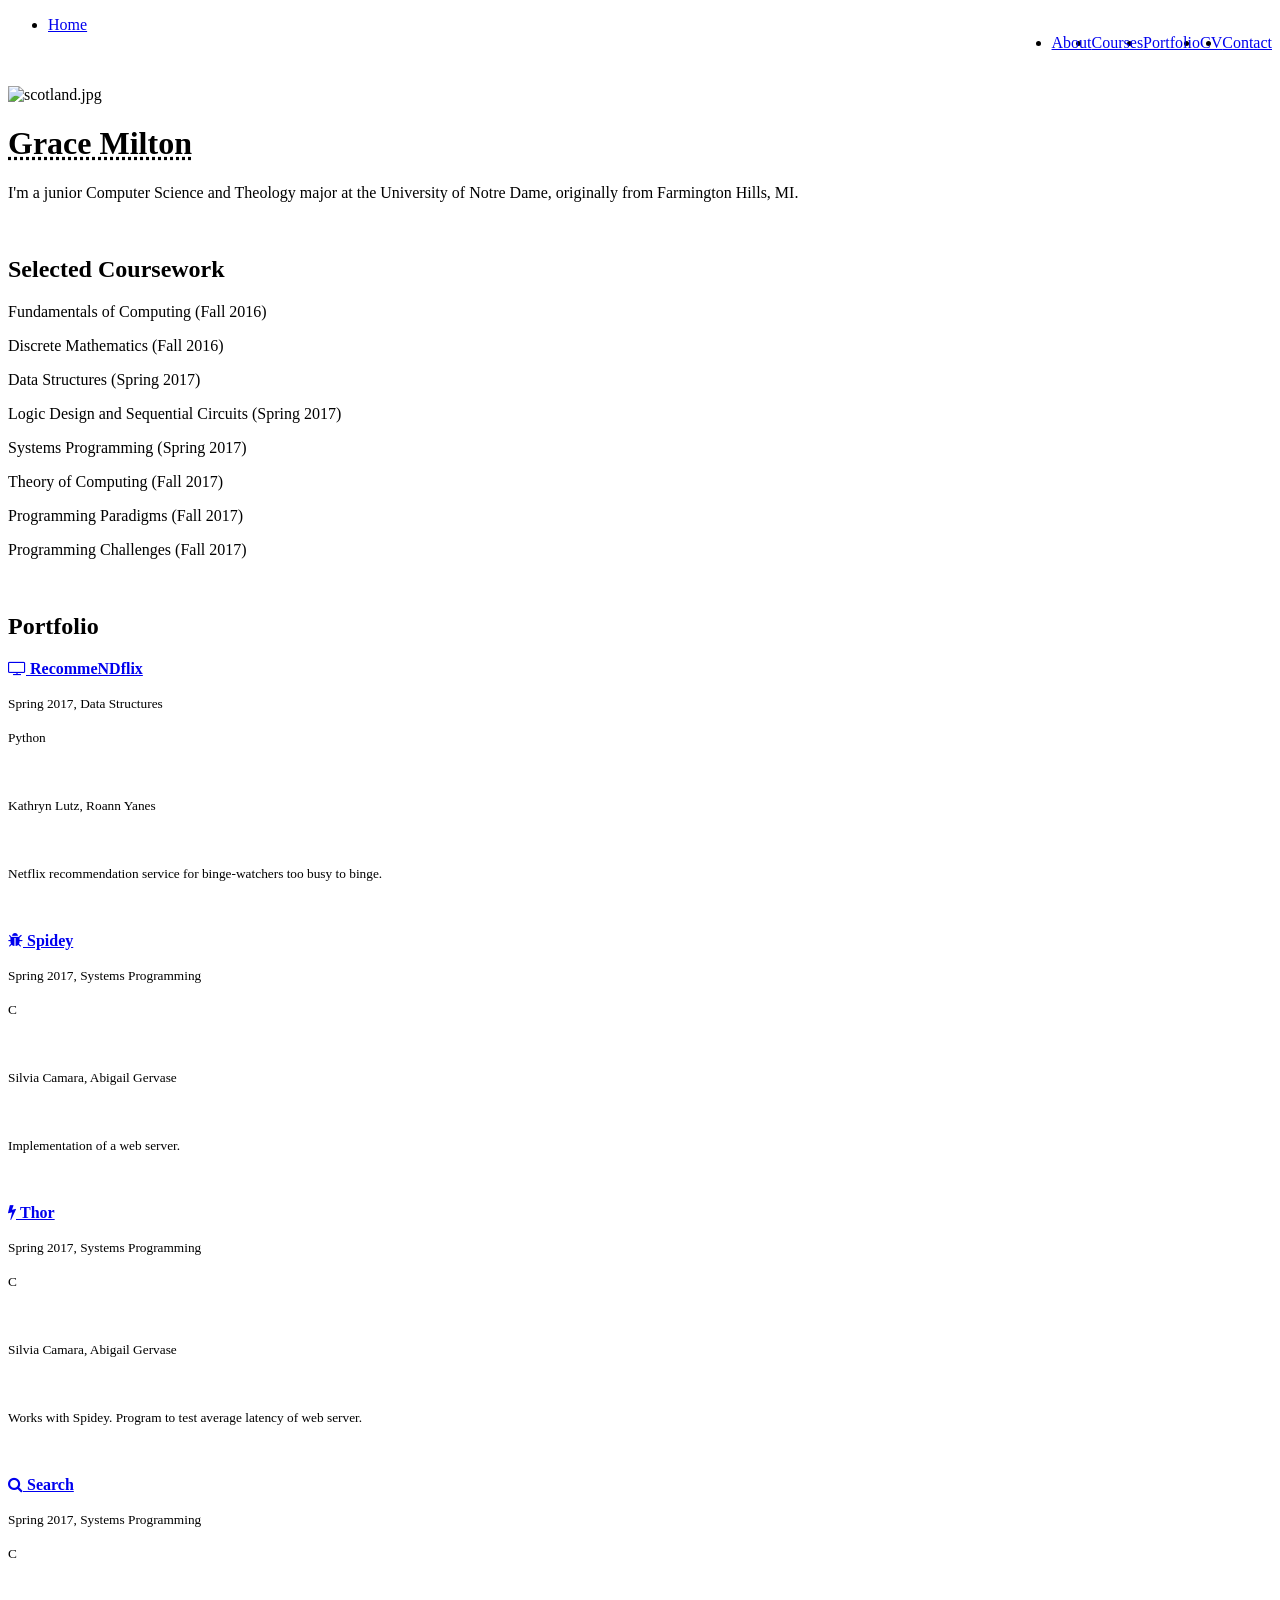
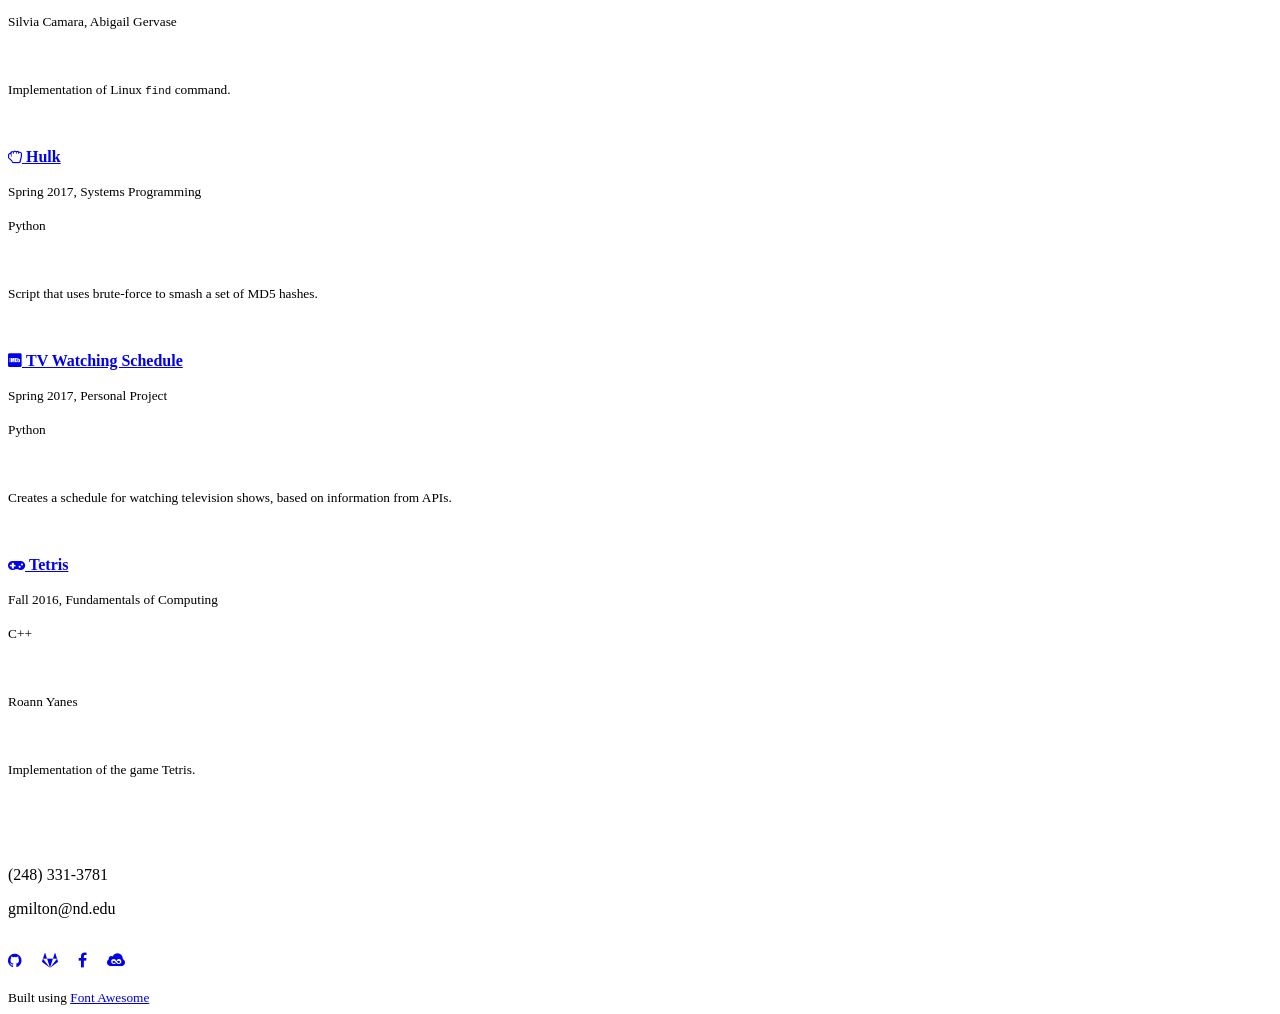
==== index.html @ 6e0ff12d "Create index.html" ====
<!DOCTYPE html>
<html lang=en-UK>
<head>
  <title>Grace Milton</title>
  <link rel="stylesheet" href="styles.css">
  <script src="script.js"></script>
  <link href="https://fonts.googleapis.com/css?family=Lobster|Raleway" rel="stylesheet">
  <link rel="stylesheet" href="https://cdnjs.cloudflare.com/ajax/libs/font-awesome/4.7.0/css/font-awesome.min.css">
  <meta charset="UTF-8">
  <meta name="author" content="Grace Milton">
  <meta name="viewport" content="width=device-width, initial-scale=1.0">
</head>

<!-- FIX ALERT -->
<body onload="alert_box()" id="home">
  <ul id="nav">
    <li><a class="active" href="index.html#home">Home</a></li>
    <li style="float:right"><a href="#contact">Contact</a></li>
    <li style="float:right"><a href="Grace_Milton_Resume.pdf" target="_blank">CV</a></li>
    <li style="float:right"><a href="#portfolio">Portfolio</a></li>
    <li style="float:right"><a href="#courses">Courses</a></li>
    <li style="float:right"><a href="about.html">About</a></li>
  </ul>
  <br><br>
  <header><img id="profile_photo" onmouseover="zoom()" onmouseout="unzoom()" src="scotland.jpg" alt="scotland.jpg"></a></header>
  <h1 id="name"><abbr title="G$">Grace Milton</abbr></h1>
  <p>I'm a junior Computer Science and Theology major at the University of Notre Dame, originally from Farmington Hills, MI.</p>
  <br>
  <h2 id="courses">Selected Coursework</h2>
  <p>Fundamentals of Computing (Fall 2016)</p>
  <p>Discrete Mathematics (Fall 2016)</p>
  <p>Data Structures (Spring 2017)</p>
  <p>Logic Design and Sequential Circuits (Spring 2017)</p>
  <p>Systems Programming (Spring 2017)</p>
  <p>Theory of Computing (Fall 2017)</p>
  <p>Programming Paradigms (Fall 2017)</p>
  <p>Programming Challenges (Fall 2017)</p>
  <br>
  <h2 id="portfolio">Portfolio</h2>
  <div id="projects">
    <p><a href="https://github.com/gmilton/DataStructuresProject" target="_blank"><i class="fa fa-television"></i> <strong>RecommeNDflix</strong></a></p>
    <p class="description"><small>Spring 2017, Data Structures</small></p>
    <p class="description"><small>Python</small></p>
    <br>
    <p class="description"><small>Kathryn Lutz, Roann Yanes</small></p>
    <br>
    <p class="description"><small>Netflix recommendation service for binge-watchers too busy to binge.</small></p>
    <br>
    <p><a href="https://gitlab.com/silvercam15/cse-20289-sp17-project02/tree/master" target="_blank"><i class="fa fa-bug"></i> <strong>Spidey</strong></a></p>
    <p class="description"><small>Spring 2017, Systems Programming</small></p>
    <p class="description"><small>C</small></p>
    <br>
    <p class="description"><small>Silvia Camara, Abigail Gervase</small></p>
    <br>
    <p class="description"><small>Implementation of a web server.</small></p>
    <br>
    <p><a href="https://gitlab.com/silvercam15/cse-20289-sp17-project02/tree/master" target="_blank"><i class="fa fa-bolt"></i> <strong>Thor</strong></a></p>
    <p class="description"><small>Spring 2017, Systems Programming</small></p>
    <p class="description"><small>C</small></p>
    <br>
    <p class="description"><small>Silvia Camara, Abigail Gervase</small></p>
    <br>
    <p class="description"><small>Works with Spidey. Program to test average latency of web server.</small></p>
    <br>
    <p><a href="https://gitlab.com/gmilton/cse-20289-sp17-project01/tree/master" target="_blank"><i class="fa fa-search"></i> <strong>Search</strong></a></p>
    <p class="description"><small>Spring 2017, Systems Programming</small></p>
    <p class="description"><small>C</small></p>
    <br>
    <p class="description"><small>Silvia Camara, Abigail Gervase</small></p>
    <br>
    <p class="description"><small>Implementation of Linux <kbd>find</kbd> command.</small></p>
    <br>
    <p><a href="https://gitlab.com/gmilton/cse-20289-sp17-assignments/tree/master/homework05" target="_blank"><i class="fa fa-hand-rock-o"></i> <strong>Hulk</strong></a></p>
    <p class="description"><small>Spring 2017, Systems Programming</small></p>
    <p class="description"><small>Python</small></p>
    <br>
    <p class="description"><small>Script that uses brute-force to smash a set of MD5 hashes.</small></p>
    <br>
    <p><a href="https://github.com/gmilton/TVWatchingSchedule" target="_blank"><i class="fa fa-imdb"></i> <strong>TV Watching Schedule</strong></a></p>
    <p class="description"><small>Spring 2017, Personal Project</small></p>
    <p class="description"><small>Python</small></p>
    <br>
    <p class="description"><small>Creates a schedule for watching television shows, based on information from APIs.</small></p>
    <br>
    <p><a href="https://github.com/gmilton/projects/tree/master/tetris" target="_blank"><i class="fa fa-gamepad"></i> <strong>Tetris</strong></a></p>
    <p class="description"><small>Fall 2016, Fundamentals of Computing</small></p>
    <p class="description"><small>C++</small></p>
    <br>
    <p class="description"><small>Roann Yanes</small></p>
    <br>
    <p class="description"><small>Implementation of the game Tetris.</small></p>
    <br>
  </div>
  <br><br><br>
  <footer id="contact">
    <span id="phone number">(248) 331-3781</span>
    <br>
    <p id="email">gmilton@nd.edu</p>
    <br>
    <a id="icon" href="https://github.com/gmilton" target="_blank"><i class="fa fa-github"></i></a>
    &nbsp&nbsp&nbsp
    <a href="https://gitlab.com/gmilton" target="_blank"><i class="fa fa-gitlab"></i></a>
    &nbsp&nbsp&nbsp
    <a href="https://facebook.com/grace.milton.98" target="_blank"><i class="fa fa-facebook"></i></a>
    &nbsp&nbsp&nbsp
    <a href="http://jsfiddle.net/user/gmilton/" target="_blank"><i class="fa fa-jsfiddle"></i></a>
    <br><br>
    <small>Built using <a href="http://fontawesome.io" target="_blank">Font Awesome</a></small>
  </footer>
</body>
</html>
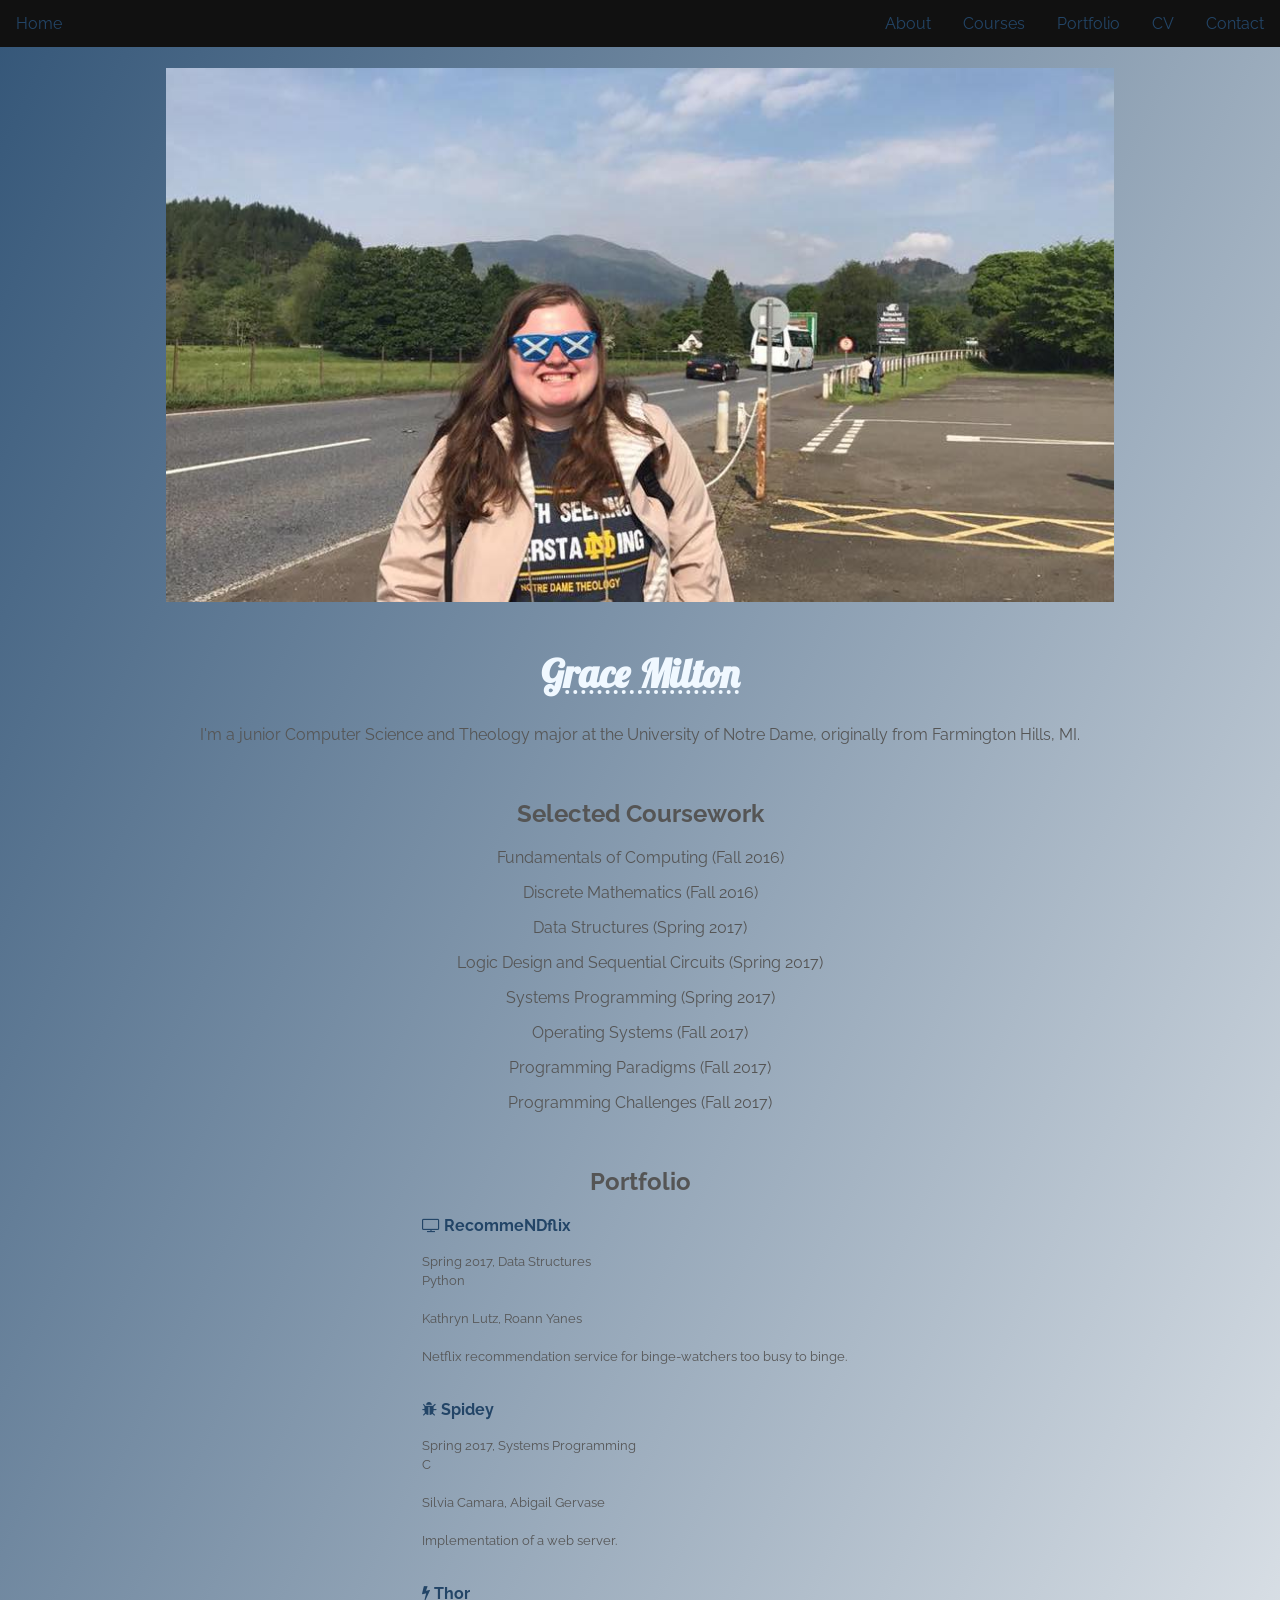
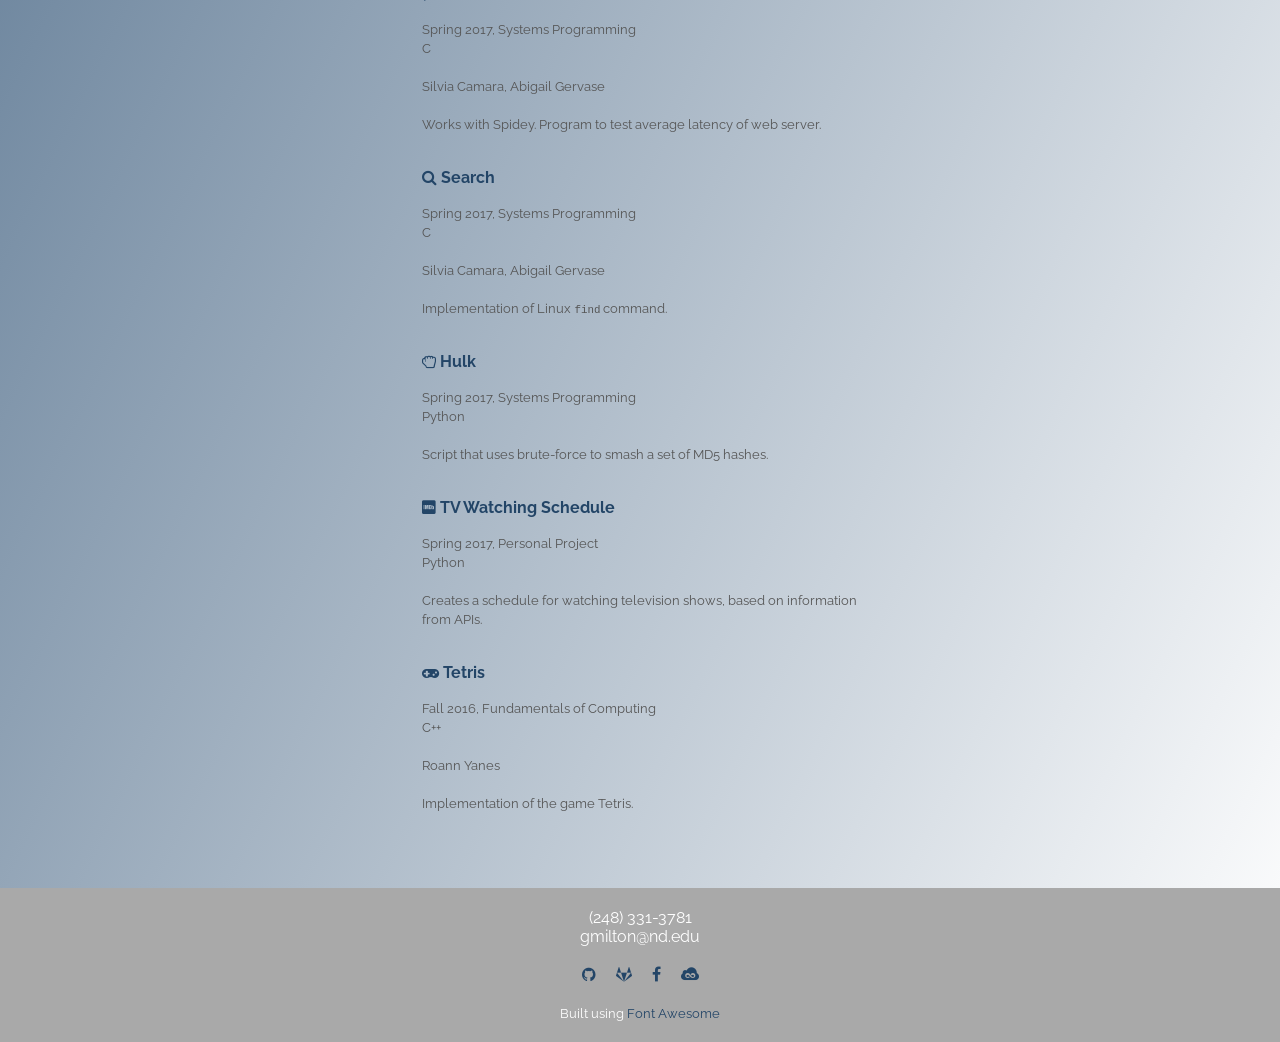
==== commit 3a4dc1c4: "Update index.html" ====
--- a/index.html
+++ b/index.html
@@ -32,7 +32,7 @@
   <p>Data Structures (Spring 2017)</p>
   <p>Logic Design and Sequential Circuits (Spring 2017)</p>
   <p>Systems Programming (Spring 2017)</p>
-  <p>Theory of Computing (Fall 2017)</p>
+  <p>Operating Systems (Fall 2017)</p>
   <p>Programming Paradigms (Fall 2017)</p>
   <p>Programming Challenges (Fall 2017)</p>
   <br>
--- a/styles.css
+++ b/styles.css
@@ -0,0 +1,228 @@
+body {
+  background: linear-gradient(to bottom right, #345678, white);
+  color: #555555;
+  text-align: center;
+  font-family: 'Raleway', sans-serif;
+  margin: 0;
+  height: 100%;
+}
+
+h1 {
+  color: aliceblue;
+}
+
+#name, #ff_title {
+  font-family: 'Lobster', cursive;
+  font-size: 250%;
+}
+#current {
+  font-family: 'Raleway', sans-serif;
+}
+#episode {
+  font-family: 'Lobster', cursive;
+}
+#Ripper {
+  font-family: 'Lobster', cursive;
+}
+a:link {
+  color: #234567;
+  background-color: transparent;
+  text-decoration: none;
+}
+
+a:visited {
+  color: #234567;
+  background-color: transparent;
+  text-decoration: none;
+}
+
+a:hover {
+  background-color: transparent;
+}
+
+a:active {
+  color: dimgrey;
+  background-color: transparent;
+}
+
+#nav {
+  list-style-type: none;
+  margin: 0;
+  padding: 0;
+  overflow: hidden;
+  background-color: #111;
+  position: fixed;
+  top: 0;
+  width: 100%;
+}
+
+li {
+  float: left;
+}
+
+li a {
+  display: block;
+  color: white;
+  text-align: center;
+  padding: 14px 16px;
+  text-decoration: none;
+}
+
+li a:hover:not(.active) {
+  background-color: #333;
+}
+
+.active {
+  background-color: #333;
+}
+
+#giles_button {
+  border-radius: 25px;
+  background-color: white;
+  color: black;
+  font-family: 'Raleway', sans-serif;
+}
+
+#spike_button {
+  border-radius: 25px;
+  background-color: white;
+  color: black;
+  font-family: 'Raleway', sans-serif;
+}
+
+header {
+  padding: 1em;
+  padding-top: 30px;
+  color: aliceblue;
+  background: transparent;
+  clear: left;
+  text-align: center;
+}
+
+#projects {
+  text-align: left;
+  margin-left: 33%;
+  margin-right: 33%;
+}
+
+p.description {
+  margin-top: 0;
+  margin-bottom: 0;
+}
+
+footer {
+  background: darkgrey;
+  color:white;
+  padding: 20px;
+}
+
+#email {
+  padding-top: 0px;
+  margin-top: 0px;
+  margin-bottom: 0px;
+  padding-bottom: 0px;
+}
+
+#bio {
+  color: #cdcdcd;
+  text-align: justify;
+  margin-left: 25%;
+  margin-right: 25%;
+}
+
+#likes {
+  list-style-type: none;
+}
+
+#lk {
+  margin-left: 15%;
+  list-style-type: none;
+  text-decoration: underline;
+  color: #565656;
+}
+
+#dl {
+  margin-right: 15%;
+  list-style-type: none;
+  text-decoration: underline;
+  color: #565656;
+}
+
+#funfact {
+  color: #565656;
+  text-align: justify;
+  margin-left: 30%;
+  margin-right: 31%;
+}
+
+#anthony, #david {
+  width: 25%;
+}
+
+#andrew {
+  width: 33%;
+}
+
+#zoomed {
+  width: 78%;
+}
+
+#profile_photo {
+  width: 76%;
+}
+
+#leftarrow {
+  margin-left: 25%;
+  margin-top: 15%;
+  font-size: 200%;
+}
+
+#rightarrow {
+  margin-right: 25%;
+  margin-top: 15%;
+  font-size: 200%;
+}
+
+#myslides {
+  margin-right: 400px;
+}
+
+.button {
+  display: inline-block;
+  border-radius: 4px;
+  background-color: #345678;
+  border: none;
+  color: #FFFFFF;
+  text-align: center;
+  font-size: 28px;
+  padding: 20px;
+  width: 200px;
+  transition: all 0.5s;
+  cursor: pointer;
+  margin: 5px;
+}
+
+.button span {
+  cursor: pointer;
+  display: inline-block;
+  position: relative;
+  transition: 0.5s;
+}
+
+.button span:after {
+  content: '\00bb';
+  position: absolute;
+  opacity: 0;
+  top: 0;
+  right: -20px;
+  transition: 0.5s;
+}
+
+.button:hover span {
+  padding-right: 25px;
+}
+
+.button:hover span:after {
+  opacity: 1;
+  right: 0;
+}
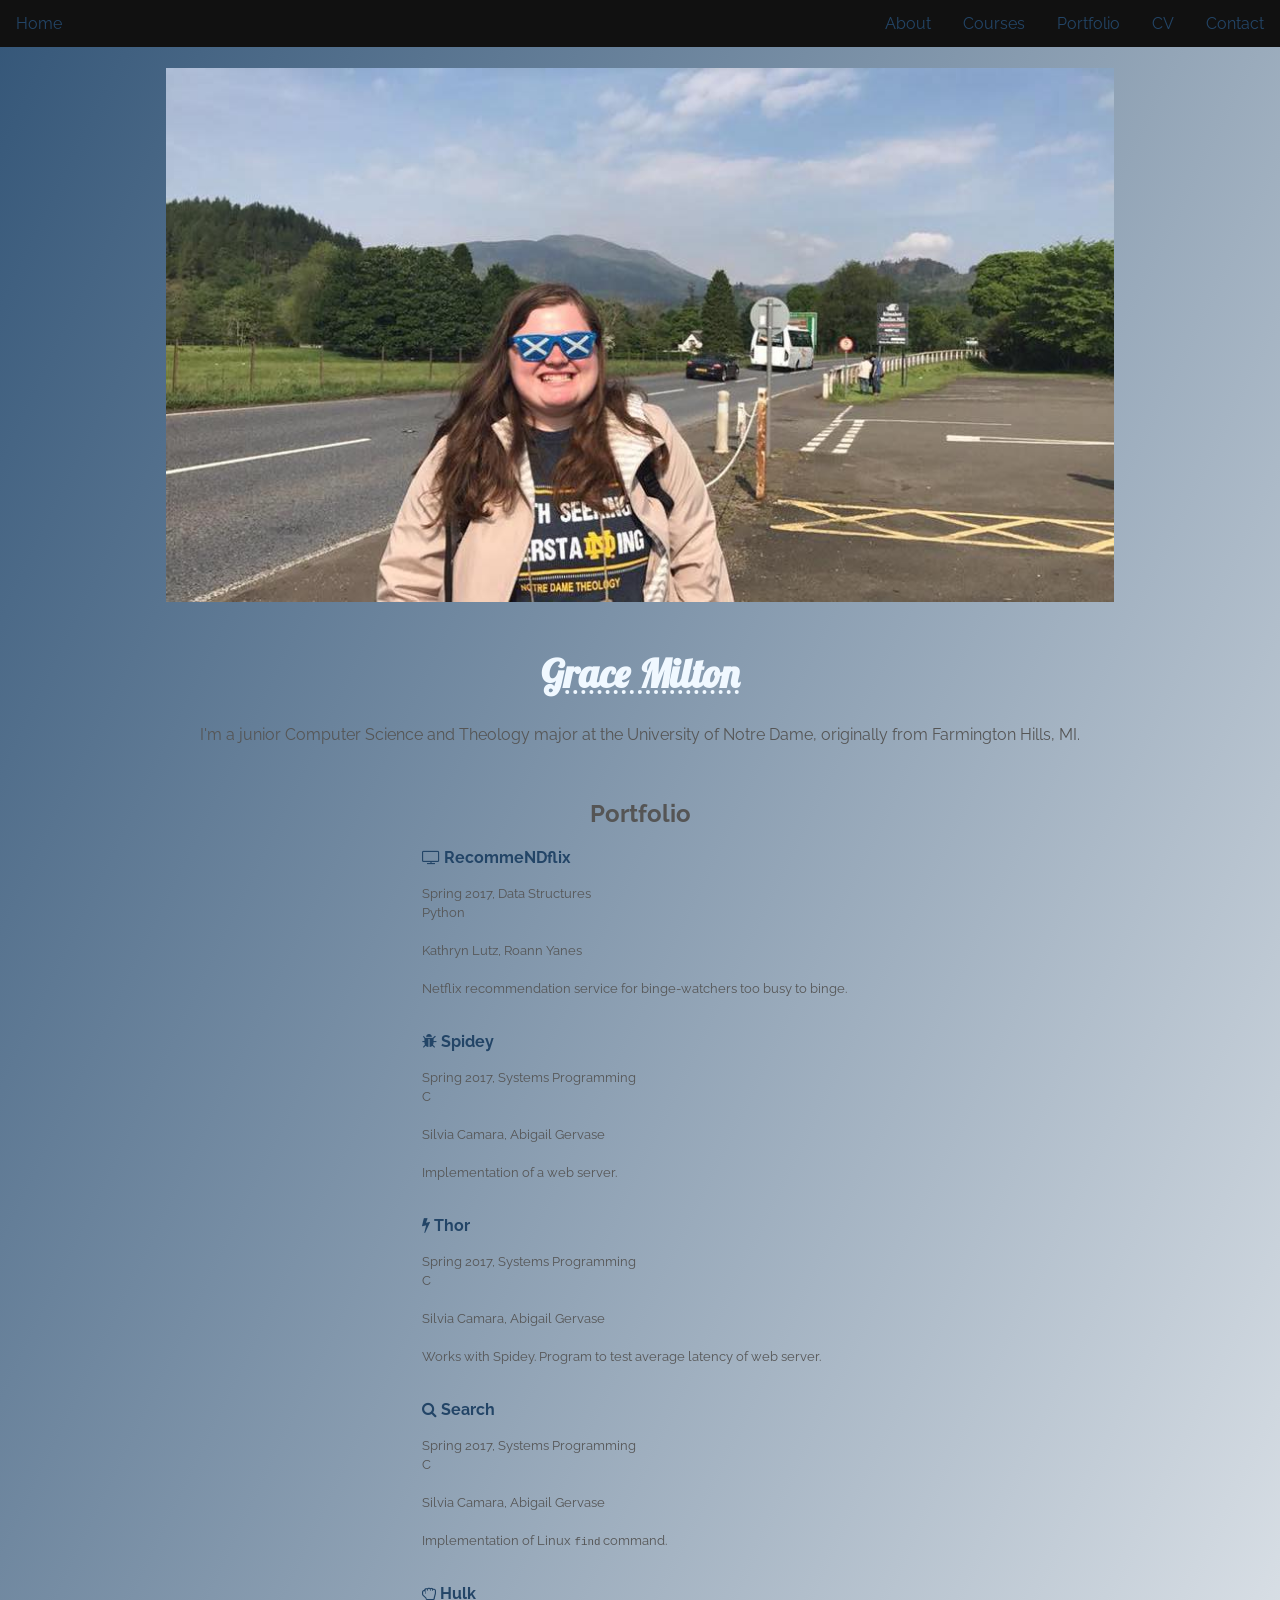
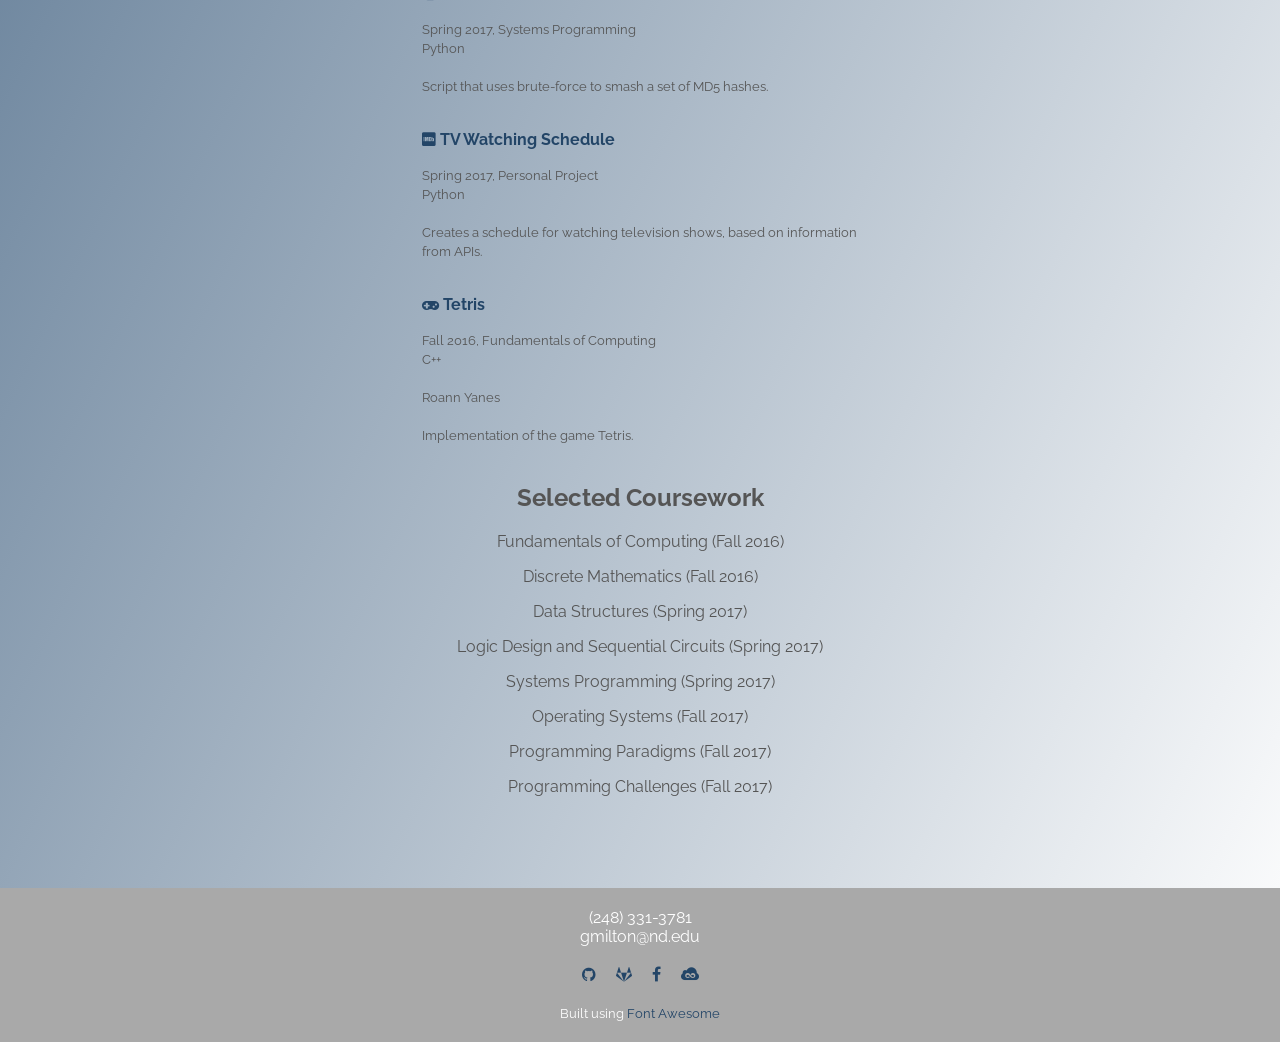
==== commit aa7a766b: "Update index.html" ====
--- a/index.html
+++ b/index.html
@@ -12,7 +12,7 @@
 </head>
 
 <!-- FIX ALERT -->
-<body onload="alert_box()" id="home">
+<body="home">
   <ul id="nav">
     <li><a class="active" href="index.html#home">Home</a></li>
     <li style="float:right"><a href="#contact">Contact</a></li>
@@ -22,19 +22,9 @@
     <li style="float:right"><a href="about.html">About</a></li>
   </ul>
   <br><br>
-  <header><img id="profile_photo" onmouseover="zoom()" onmouseout="unzoom()" src="scotland.jpg" alt="scotland.jpg"></a></header>
+  <header><img id="profile_photo" src="scotland.jpg" alt="scotland.jpg"></a></header>
   <h1 id="name"><abbr title="G$">Grace Milton</abbr></h1>
   <p>I'm a junior Computer Science and Theology major at the University of Notre Dame, originally from Farmington Hills, MI.</p>
-  <br>
-  <h2 id="courses">Selected Coursework</h2>
-  <p>Fundamentals of Computing (Fall 2016)</p>
-  <p>Discrete Mathematics (Fall 2016)</p>
-  <p>Data Structures (Spring 2017)</p>
-  <p>Logic Design and Sequential Circuits (Spring 2017)</p>
-  <p>Systems Programming (Spring 2017)</p>
-  <p>Operating Systems (Fall 2017)</p>
-  <p>Programming Paradigms (Fall 2017)</p>
-  <p>Programming Challenges (Fall 2017)</p>
   <br>
   <h2 id="portfolio">Portfolio</h2>
   <div id="projects">
@@ -91,6 +81,16 @@
     <p class="description"><small>Implementation of the game Tetris.</small></p>
     <br>
   </div>
+  <h2 id="courses">Selected Coursework</h2>
+    <p>Fundamentals of Computing (Fall 2016)</p>
+    <p>Discrete Mathematics (Fall 2016)</p>
+    <p>Data Structures (Spring 2017)</p>
+    <p>Logic Design and Sequential Circuits (Spring 2017)</p>
+    <p>Systems Programming (Spring 2017)</p>
+    <p>Operating Systems (Fall 2017)</p>
+    <p>Programming Paradigms (Fall 2017)</p>
+    <p>Programming Challenges (Fall 2017)</p>
+  <br>
   <br><br><br>
   <footer id="contact">
     <span id="phone number">(248) 331-3781</span>
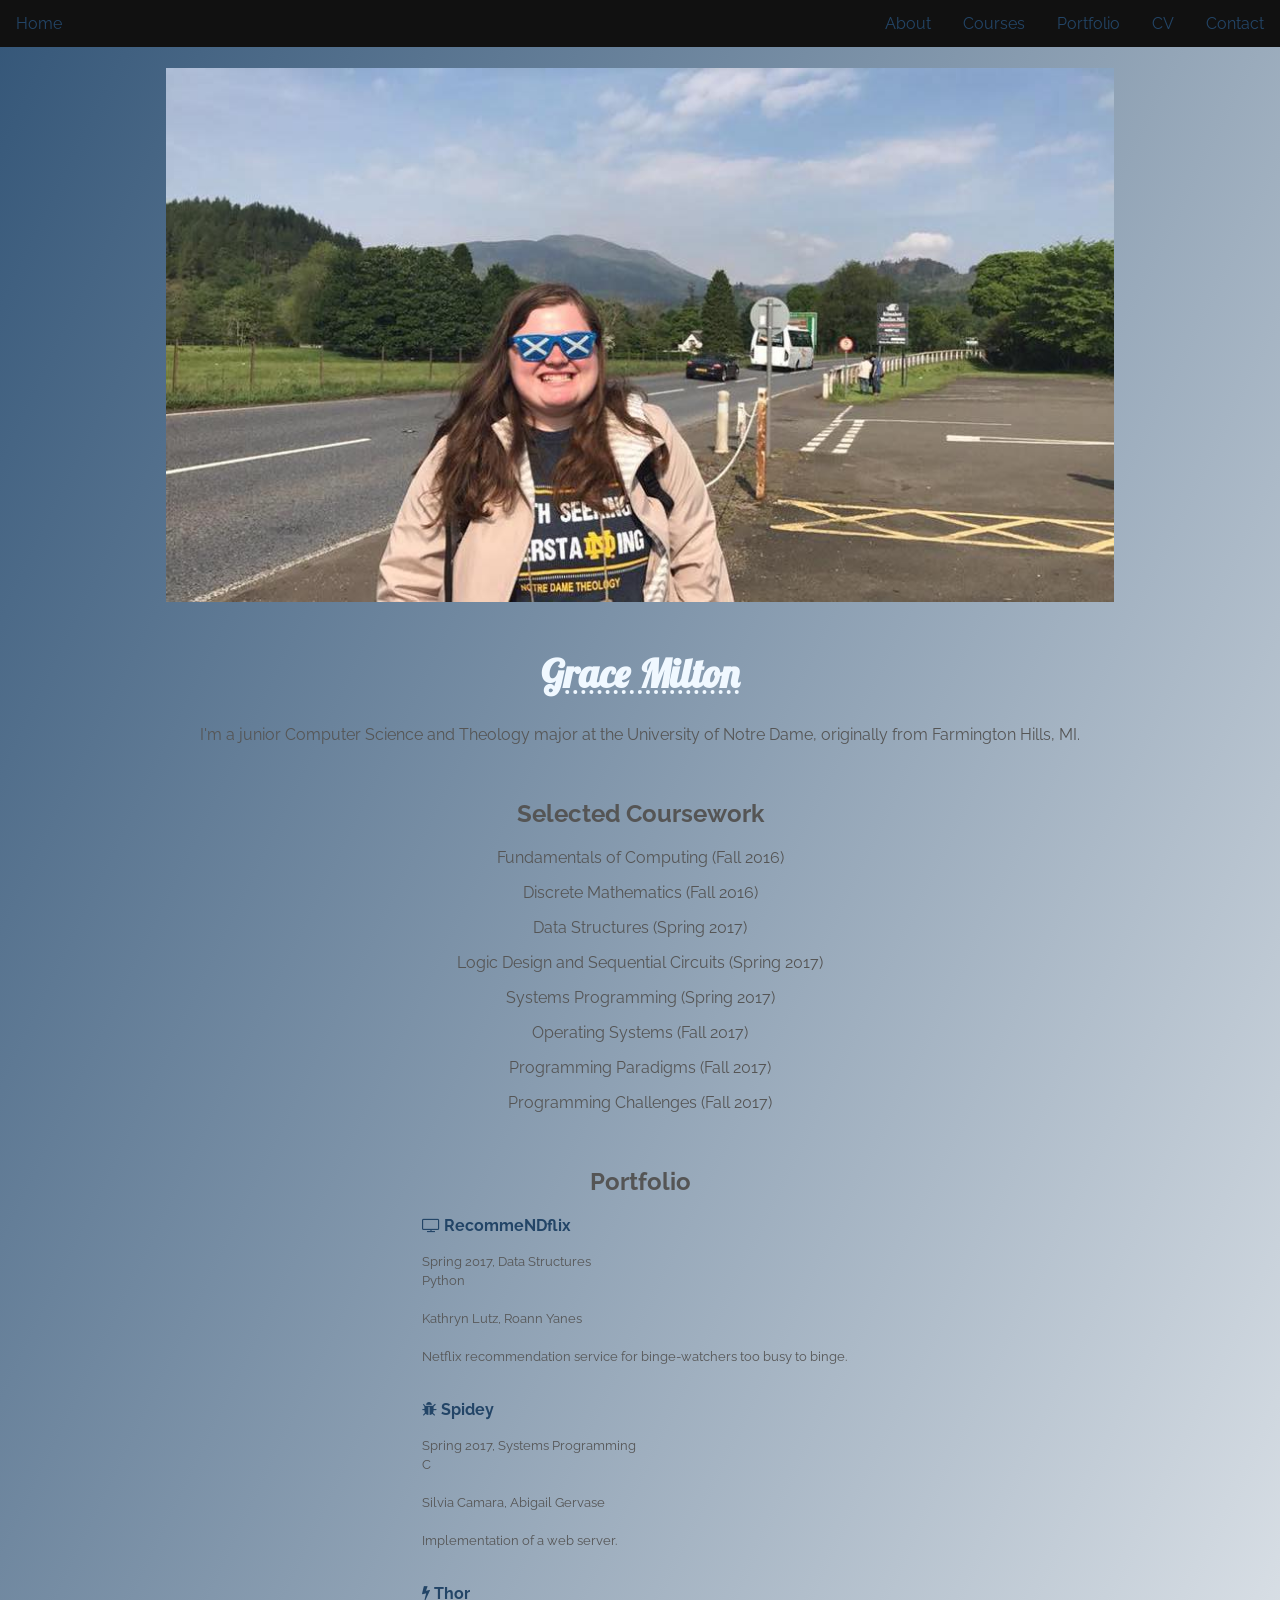
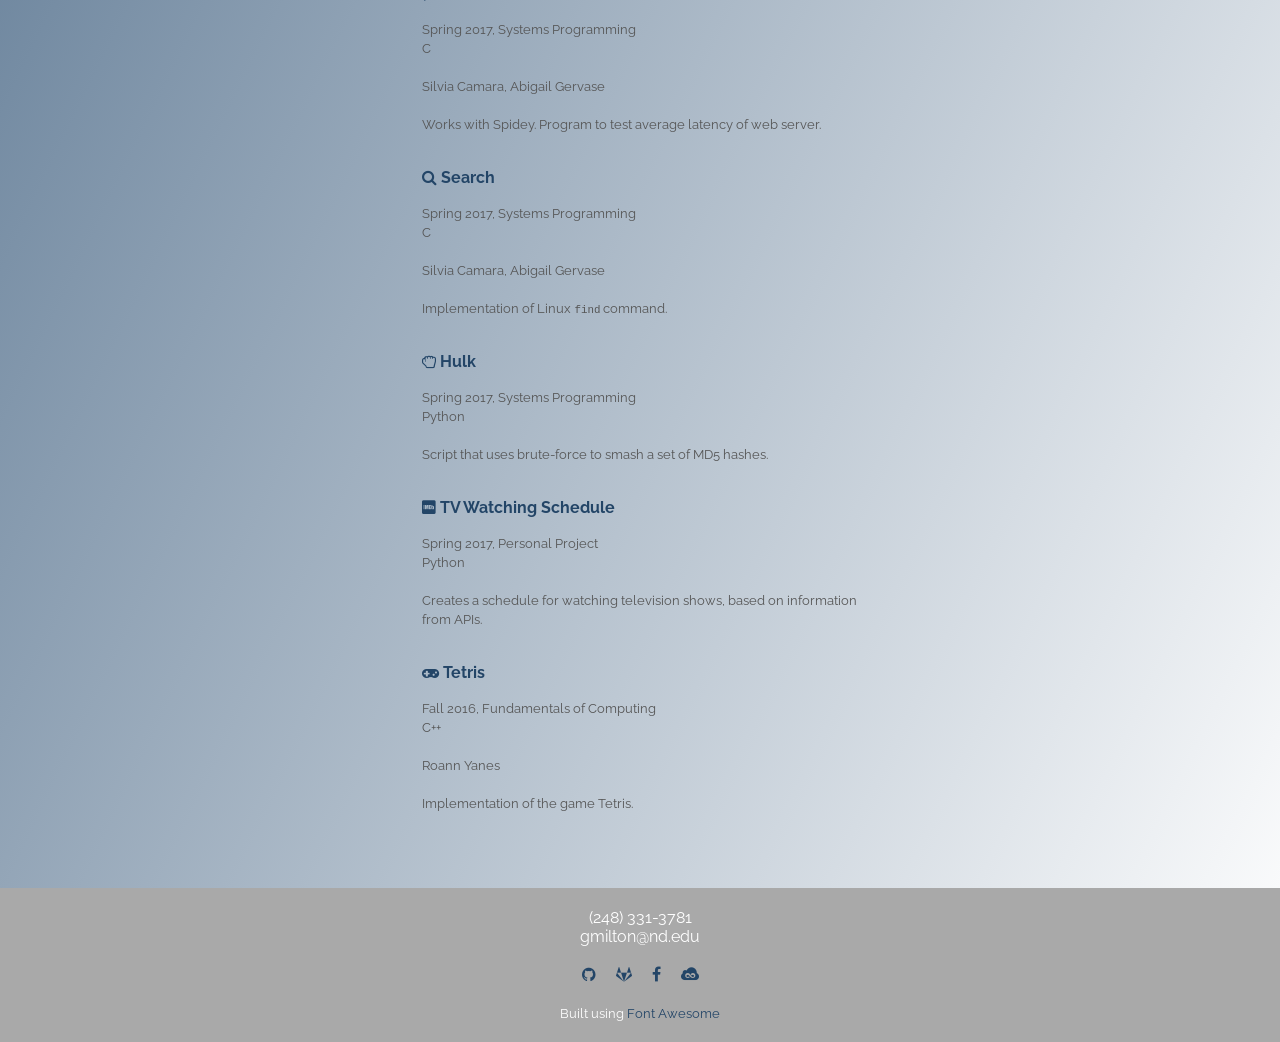
==== commit eac5f0b0: "Update index.html" ====
--- a/index.html
+++ b/index.html
@@ -25,6 +25,16 @@
   <header><img id="profile_photo" src="scotland.jpg" alt="scotland.jpg"></a></header>
   <h1 id="name"><abbr title="G$">Grace Milton</abbr></h1>
   <p>I'm a junior Computer Science and Theology major at the University of Notre Dame, originally from Farmington Hills, MI.</p>
+  <br>
+  <h2 id="courses">Selected Coursework</h2>
+    <p>Fundamentals of Computing (Fall 2016)</p>
+    <p>Discrete Mathematics (Fall 2016)</p>
+    <p>Data Structures (Spring 2017)</p>
+    <p>Logic Design and Sequential Circuits (Spring 2017)</p>
+    <p>Systems Programming (Spring 2017)</p>
+    <p>Operating Systems (Fall 2017)</p>
+    <p>Programming Paradigms (Fall 2017)</p>
+    <p>Programming Challenges (Fall 2017)</p>
   <br>
   <h2 id="portfolio">Portfolio</h2>
   <div id="projects">
@@ -81,16 +91,6 @@
     <p class="description"><small>Implementation of the game Tetris.</small></p>
     <br>
   </div>
-  <h2 id="courses">Selected Coursework</h2>
-    <p>Fundamentals of Computing (Fall 2016)</p>
-    <p>Discrete Mathematics (Fall 2016)</p>
-    <p>Data Structures (Spring 2017)</p>
-    <p>Logic Design and Sequential Circuits (Spring 2017)</p>
-    <p>Systems Programming (Spring 2017)</p>
-    <p>Operating Systems (Fall 2017)</p>
-    <p>Programming Paradigms (Fall 2017)</p>
-    <p>Programming Challenges (Fall 2017)</p>
-  <br>
   <br><br><br>
   <footer id="contact">
     <span id="phone number">(248) 331-3781</span>
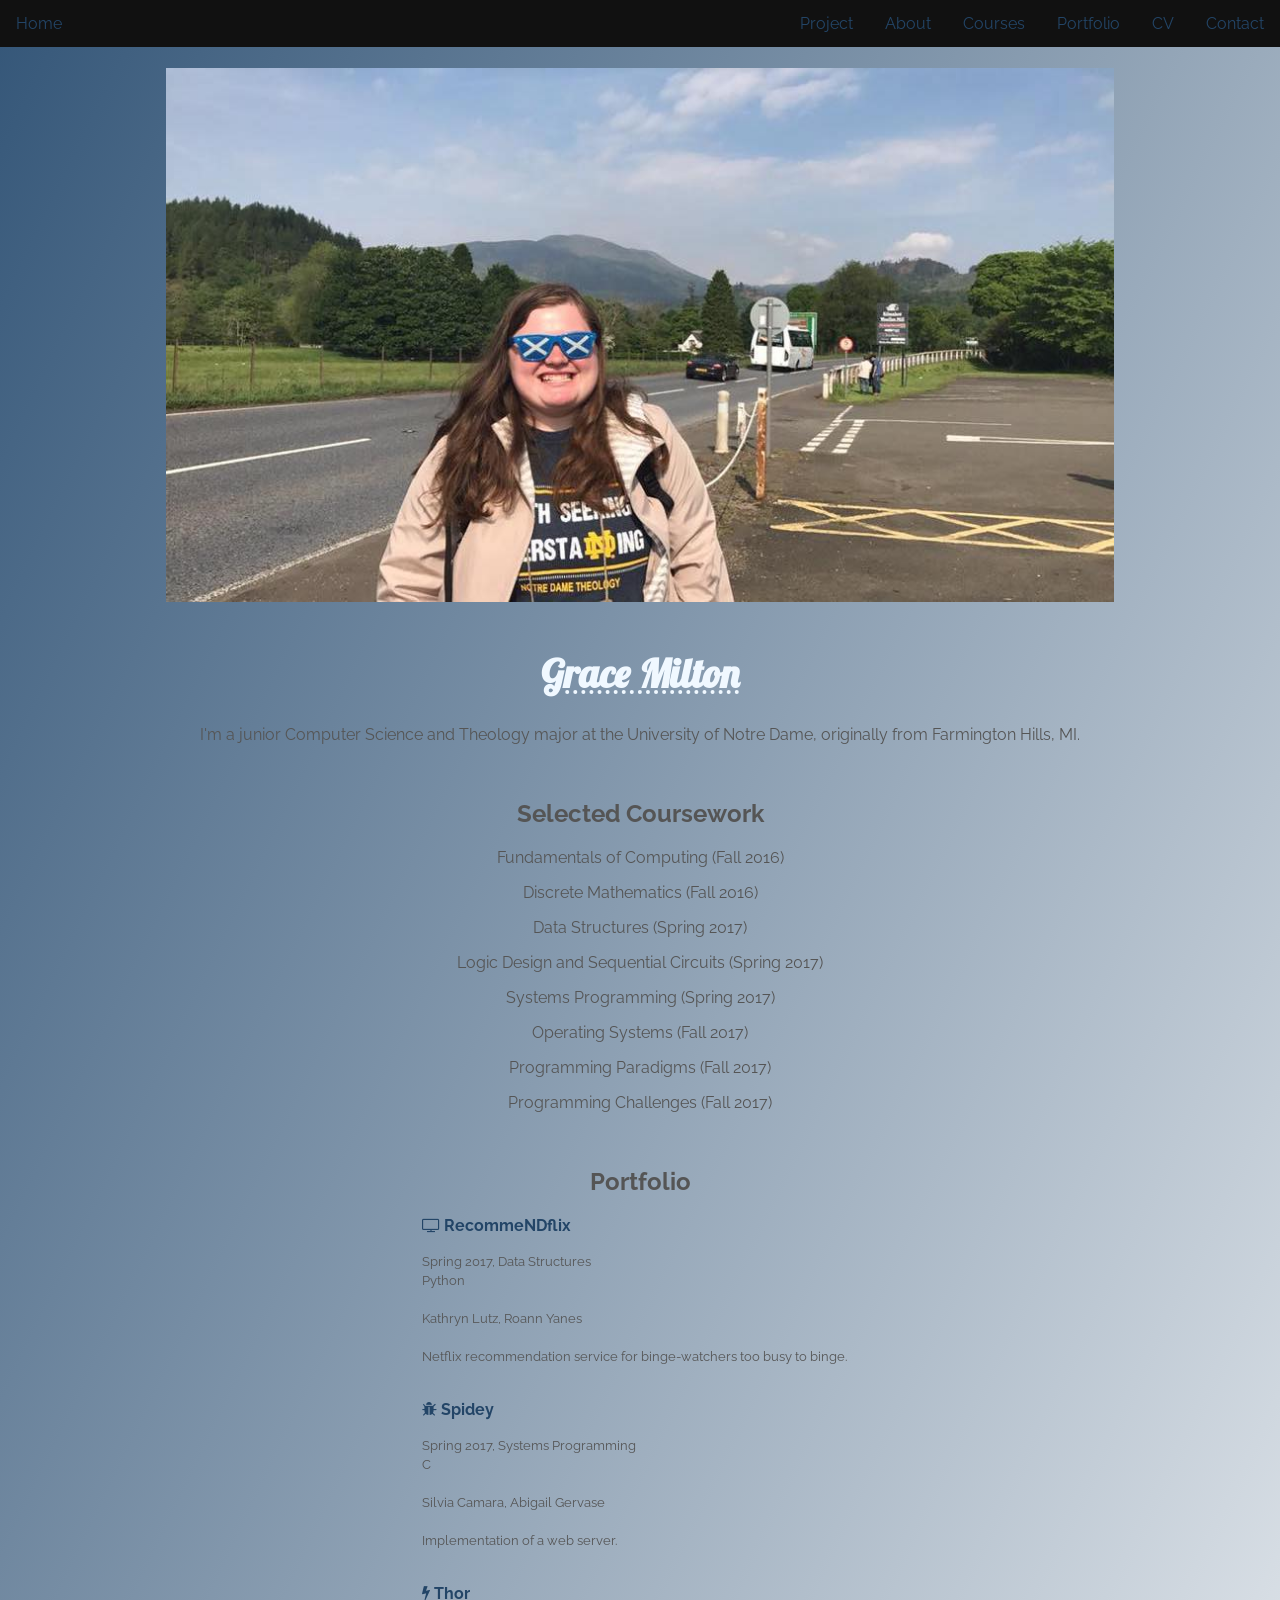
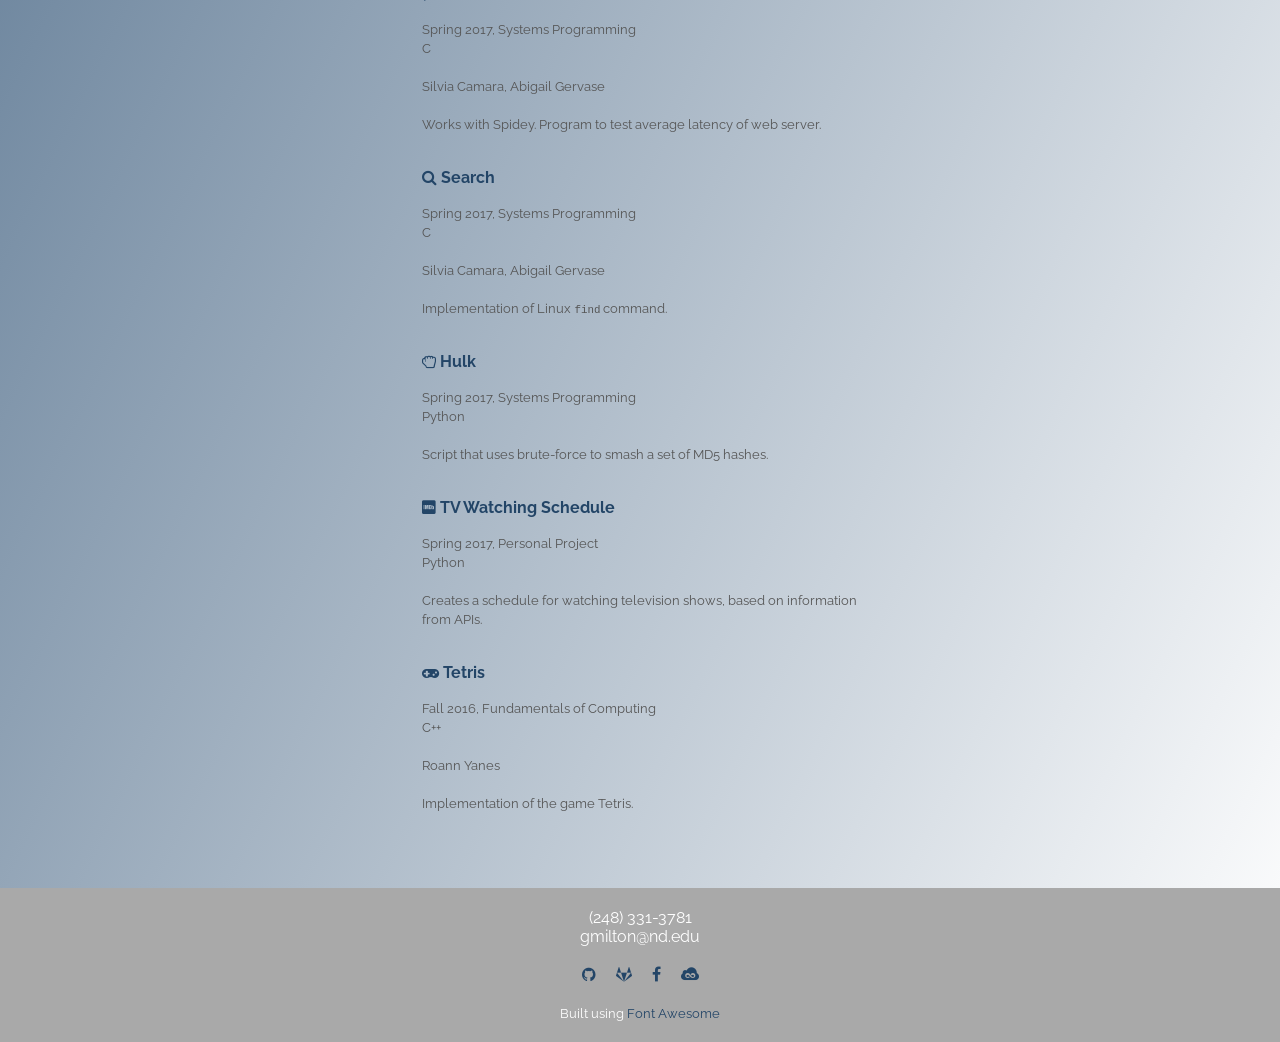
==== commit 05f78c03: "add link to project" ====
--- a/index.html
+++ b/index.html
@@ -20,6 +20,7 @@
     <li style="float:right"><a href="#portfolio">Portfolio</a></li>
     <li style="float:right"><a href="#courses">Courses</a></li>
     <li style="float:right"><a href="about.html">About</a></li>
+    <li style="float:right"><a href="project.html">Project</a></li>
   </ul>
   <br><br>
   <header><img id="profile_photo" src="scotland.jpg" alt="scotland.jpg"></a></header>
